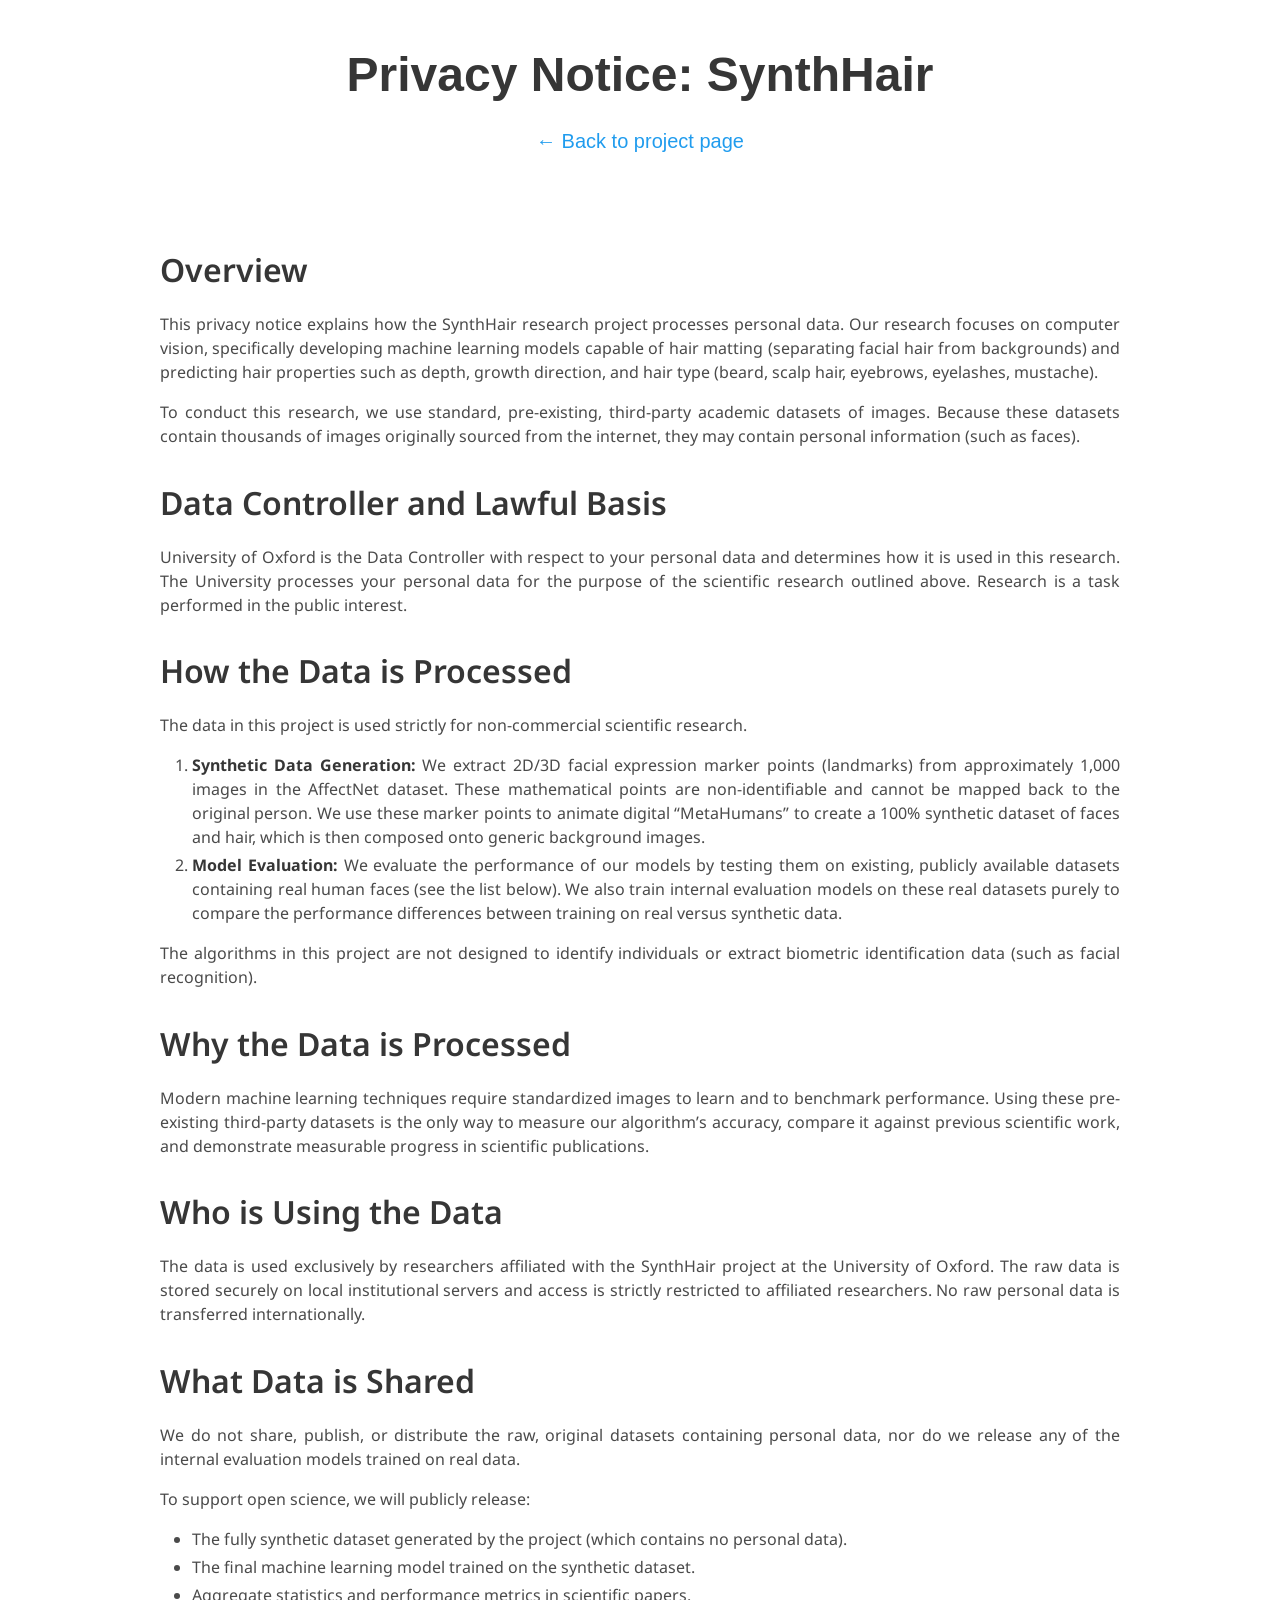
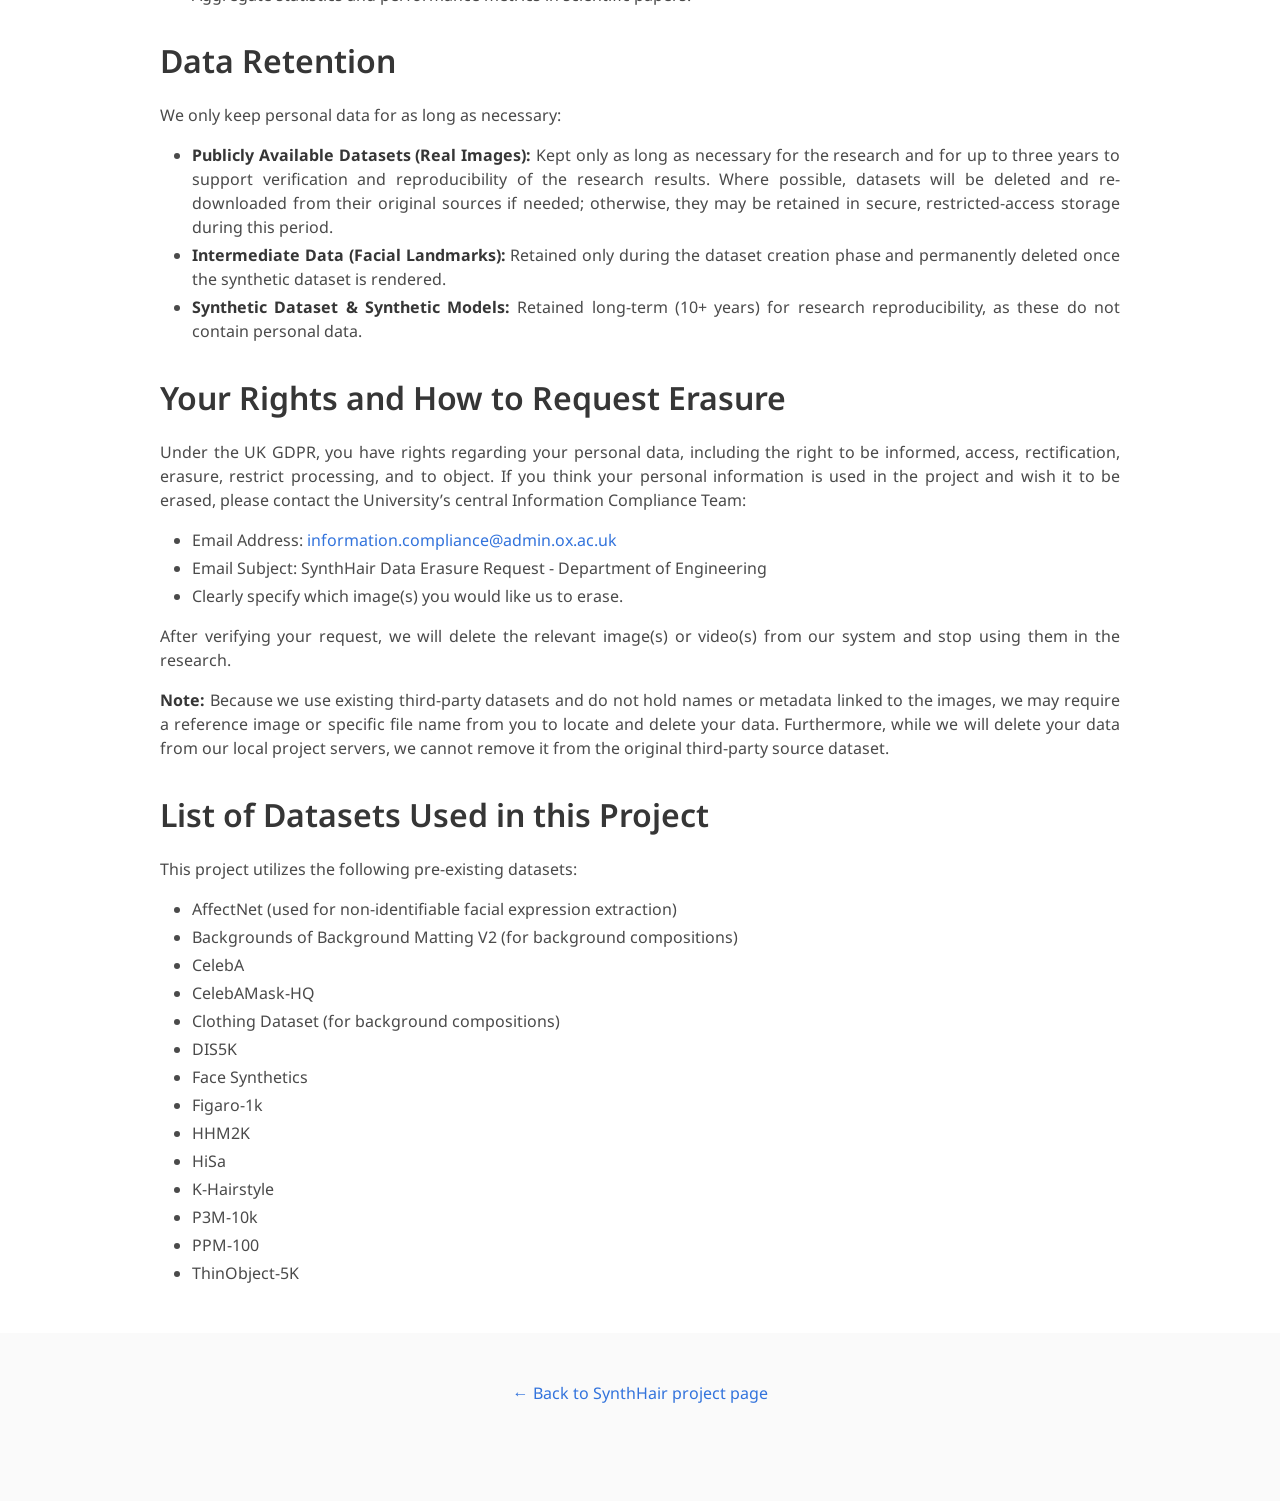
==== privacy.html @ 021d95e2 "Initial SynthHair project page with privacy notice." ====
<!DOCTYPE html>
<html>
<head>
  <meta charset="utf-8">
  <meta name="description" content="Privacy Notice for the SynthHair research project.">
  <meta name="viewport" content="width=device-width, initial-scale=1">
  <title>Privacy Notice: SynthHair</title>

  <link href="https://fonts.googleapis.com/css?family=Google+Sans|Noto+Sans|Castoro"
        rel="stylesheet">

  <link rel="stylesheet" href="./static/css/bulma.min.css">
  <link rel="stylesheet" href="./static/css/fontawesome.all.min.css">
  <link rel="stylesheet" href="./static/css/index.css">

  <script defer src="./static/js/fontawesome.all.min.js"></script>
</head>
<body>

<section class="hero">
  <div class="hero-body">
    <div class="container is-max-desktop">
      <div class="columns is-centered">
        <div class="column has-text-centered">
          <h1 class="title is-1 publication-title">Privacy Notice: SynthHair</h1>
          <div class="is-size-5 publication-authors">
            <span class="author-block">
              <a href="./index.html">← Back to project page</a>
            </span>
          </div>
        </div>
      </div>
    </div>
  </div>
</section>

<section class="section">
  <div class="container is-max-desktop">
    <div class="content has-text-justified">

      <h2 class="title is-3">Overview</h2>
      <p>
        This privacy notice explains how the SynthHair research project processes personal
        data. Our research focuses on computer vision, specifically developing machine
        learning models capable of hair matting (separating facial hair from backgrounds)
        and predicting hair properties such as depth, growth direction, and hair type
        (beard, scalp hair, eyebrows, eyelashes, mustache).
      </p>
      <p>
        To conduct this research, we use standard, pre-existing, third-party academic
        datasets of images. Because these datasets contain thousands of images originally
        sourced from the internet, they may contain personal information (such as faces).
      </p>

      <h2 class="title is-3">Data Controller and Lawful Basis</h2>
      <p>
        University of Oxford is the Data Controller with respect to your personal data and
        determines how it is used in this research. The University processes your personal
        data for the purpose of the scientific research outlined above. Research is a task
        performed in the public interest.
      </p>

      <h2 class="title is-3">How the Data is Processed</h2>
      <p>
        The data in this project is used strictly for non-commercial scientific research.
      </p>
      <ol>
        <li>
          <strong>Synthetic Data Generation:</strong> We extract 2D/3D facial expression
          marker points (landmarks) from approximately 1,000 images in the AffectNet
          dataset. These mathematical points are non-identifiable and cannot be mapped back
          to the original person. We use these marker points to animate digital
          &ldquo;MetaHumans&rdquo; to create a 100% synthetic dataset of faces and hair,
          which is then composed onto generic background images.
        </li>
        <li>
          <strong>Model Evaluation:</strong> We evaluate the performance of our models by
          testing them on existing, publicly available datasets containing real human faces
          (see the list below). We also train internal evaluation models on these real
          datasets purely to compare the performance differences between training on real
          versus synthetic data.
        </li>
      </ol>
      <p>
        The algorithms in this project are not designed to identify individuals or extract
        biometric identification data (such as facial recognition).
      </p>

      <h2 class="title is-3">Why the Data is Processed</h2>
      <p>
        Modern machine learning techniques require standardized images to learn and to
        benchmark performance. Using these pre-existing third-party datasets is the only
        way to measure our algorithm&rsquo;s accuracy, compare it against previous scientific
        work, and demonstrate measurable progress in scientific publications.
      </p>

      <h2 class="title is-3">Who is Using the Data</h2>
      <p>
        The data is used exclusively by researchers affiliated with the SynthHair project at
        the University of Oxford. The raw data is stored securely on local institutional
        servers and access is strictly restricted to affiliated researchers. No raw personal
        data is transferred internationally.
      </p>

      <h2 class="title is-3">What Data is Shared</h2>
      <p>
        We do not share, publish, or distribute the raw, original datasets containing
        personal data, nor do we release any of the internal evaluation models trained on
        real data.
      </p>
      <p>To support open science, we will publicly release:</p>
      <ul>
        <li>The fully synthetic dataset generated by the project (which contains no personal data).</li>
        <li>The final machine learning model trained on the synthetic dataset.</li>
        <li>Aggregate statistics and performance metrics in scientific papers.</li>
      </ul>

      <h2 class="title is-3">Data Retention</h2>
      <p>We only keep personal data for as long as necessary:</p>
      <ul>
        <li>
          <strong>Publicly Available Datasets (Real Images):</strong> Kept only as long as
          necessary for the research and for up to three years to support verification and
          reproducibility of the research results. Where possible, datasets will be deleted
          and re-downloaded from their original sources if needed; otherwise, they may be
          retained in secure, restricted-access storage during this period.
        </li>
        <li>
          <strong>Intermediate Data (Facial Landmarks):</strong> Retained only during the
          dataset creation phase and permanently deleted once the synthetic dataset is
          rendered.
        </li>
        <li>
          <strong>Synthetic Dataset &amp; Synthetic Models:</strong> Retained long-term
          (10+ years) for research reproducibility, as these do not contain personal data.
        </li>
      </ul>

      <h2 class="title is-3">Your Rights and How to Request Erasure</h2>
      <p>
        Under the UK GDPR, you have rights regarding your personal data, including the right
        to be informed, access, rectification, erasure, restrict processing, and to object.
        If you think your personal information is used in the project and wish it to be
        erased, please contact the University&rsquo;s central Information Compliance Team:
      </p>
      <ul>
        <li>Email Address: <a href="mailto:information.compliance@admin.ox.ac.uk">information.compliance@admin.ox.ac.uk</a></li>
        <li>Email Subject: SynthHair Data Erasure Request - Department of Engineering</li>
        <li>Clearly specify which image(s) you would like us to erase.</li>
      </ul>
      <p>
        After verifying your request, we will delete the relevant image(s) or video(s) from
        our system and stop using them in the research.
      </p>
      <p>
        <strong>Note:</strong> Because we use existing third-party datasets and do not hold
        names or metadata linked to the images, we may require a reference image or specific
        file name from you to locate and delete your data. Furthermore, while we will delete
        your data from our local project servers, we cannot remove it from the original
        third-party source dataset.
      </p>

      <h2 class="title is-3">List of Datasets Used in this Project</h2>
      <p>This project utilizes the following pre-existing datasets:</p>
      <ul>
        <li>AffectNet (used for non-identifiable facial expression extraction)</li>
        <li>Backgrounds of Background Matting V2 (for background compositions)</li>
        <li>CelebA</li>
        <li>CelebAMask-HQ</li>
        <li>Clothing Dataset (for background compositions)</li>
        <li>DIS5K</li>
        <li>Face Synthetics</li>
        <li>Figaro-1k</li>
        <li>HHM2K</li>
        <li>HiSa</li>
        <li>K-Hairstyle</li>
        <li>P3M-10k</li>
        <li>PPM-100</li>
        <li>ThinObject-5K</li>
      </ul>

    </div>
  </div>
</section>

<footer class="footer">
  <div class="container">
    <div class="columns is-centered">
      <div class="column is-8">
        <div class="content has-text-centered">
          <p>
            <a href="./index.html">← Back to SynthHair project page</a>
          </p>
        </div>
      </div>
    </div>
  </div>
</footer>

</body>
</html>
---- static/css/index.css ----
body {
  font-family: 'Noto Sans', sans-serif;
}


.footer .icon-link {
    font-size: 25px;
    color: #000;
}

.link-block a {
    margin-top: 5px;
    margin-bottom: 5px;
}

.dnerf {
  font-variant: small-caps;
}


.teaser .hero-body {
  padding-top: 0;
  padding-bottom: 3rem;
}

.teaser {
  font-family: 'Google Sans', sans-serif;
}


.publication-title {
}

.publication-banner {
  max-height: parent;

}

.publication-banner video {
  position: relative;
  left: auto;
  top: auto;
  transform: none;
  object-fit: fit;
}

.publication-header .hero-body {
}

.publication-title {
    font-family: 'Google Sans', sans-serif;
}

.publication-authors {
    font-family: 'Google Sans', sans-serif;
}

.publication-venue {
    color: #555;
    width: fit-content;
    font-weight: bold;
}

.publication-awards {
    color: #ff3860;
    width: fit-content;
    font-weight: bolder;
}

.publication-authors {
}

.publication-authors a {
   color: hsl(204, 86%, 53%) !important;
}

.publication-authors a:hover {
    text-decoration: underline;
}

.author-block {
  display: inline-block;
}

.publication-banner img {
}

.publication-authors {
  /*color: #4286f4;*/
}

.publication-video {
    position: relative;
    width: 100%;
    height: 0;
    padding-bottom: 56.25%;

    overflow: hidden;
    border-radius: 10px !important;
}

.publication-video iframe {
    position: absolute;
    top: 0;
    left: 0;
    width: 100%;
    height: 100%;
}

.publication-body img {
}

.results-carousel {
  overflow: hidden;
}

.results-carousel .item {
  margin: 5px;
  overflow: hidden;
  border: 1px solid #bbb;
  border-radius: 10px;
  padding: 0;
  font-size: 0;
}

.results-carousel video {
  margin: 0;
}


.interpolation-panel {
  background: #f5f5f5;
  border-radius: 10px;
}

.interpolation-panel .interpolation-image {
  width: 100%;
  border-radius: 5px;
}

.interpolation-video-column {
}

.interpolation-panel .slider {
  margin: 0 !important;
}

.interpolation-panel .slider {
  margin: 0 !important;
}

#interpolation-image-wrapper {
  width: 100%;
}
#interpolation-image-wrapper img {
  border-radius: 5px;
}
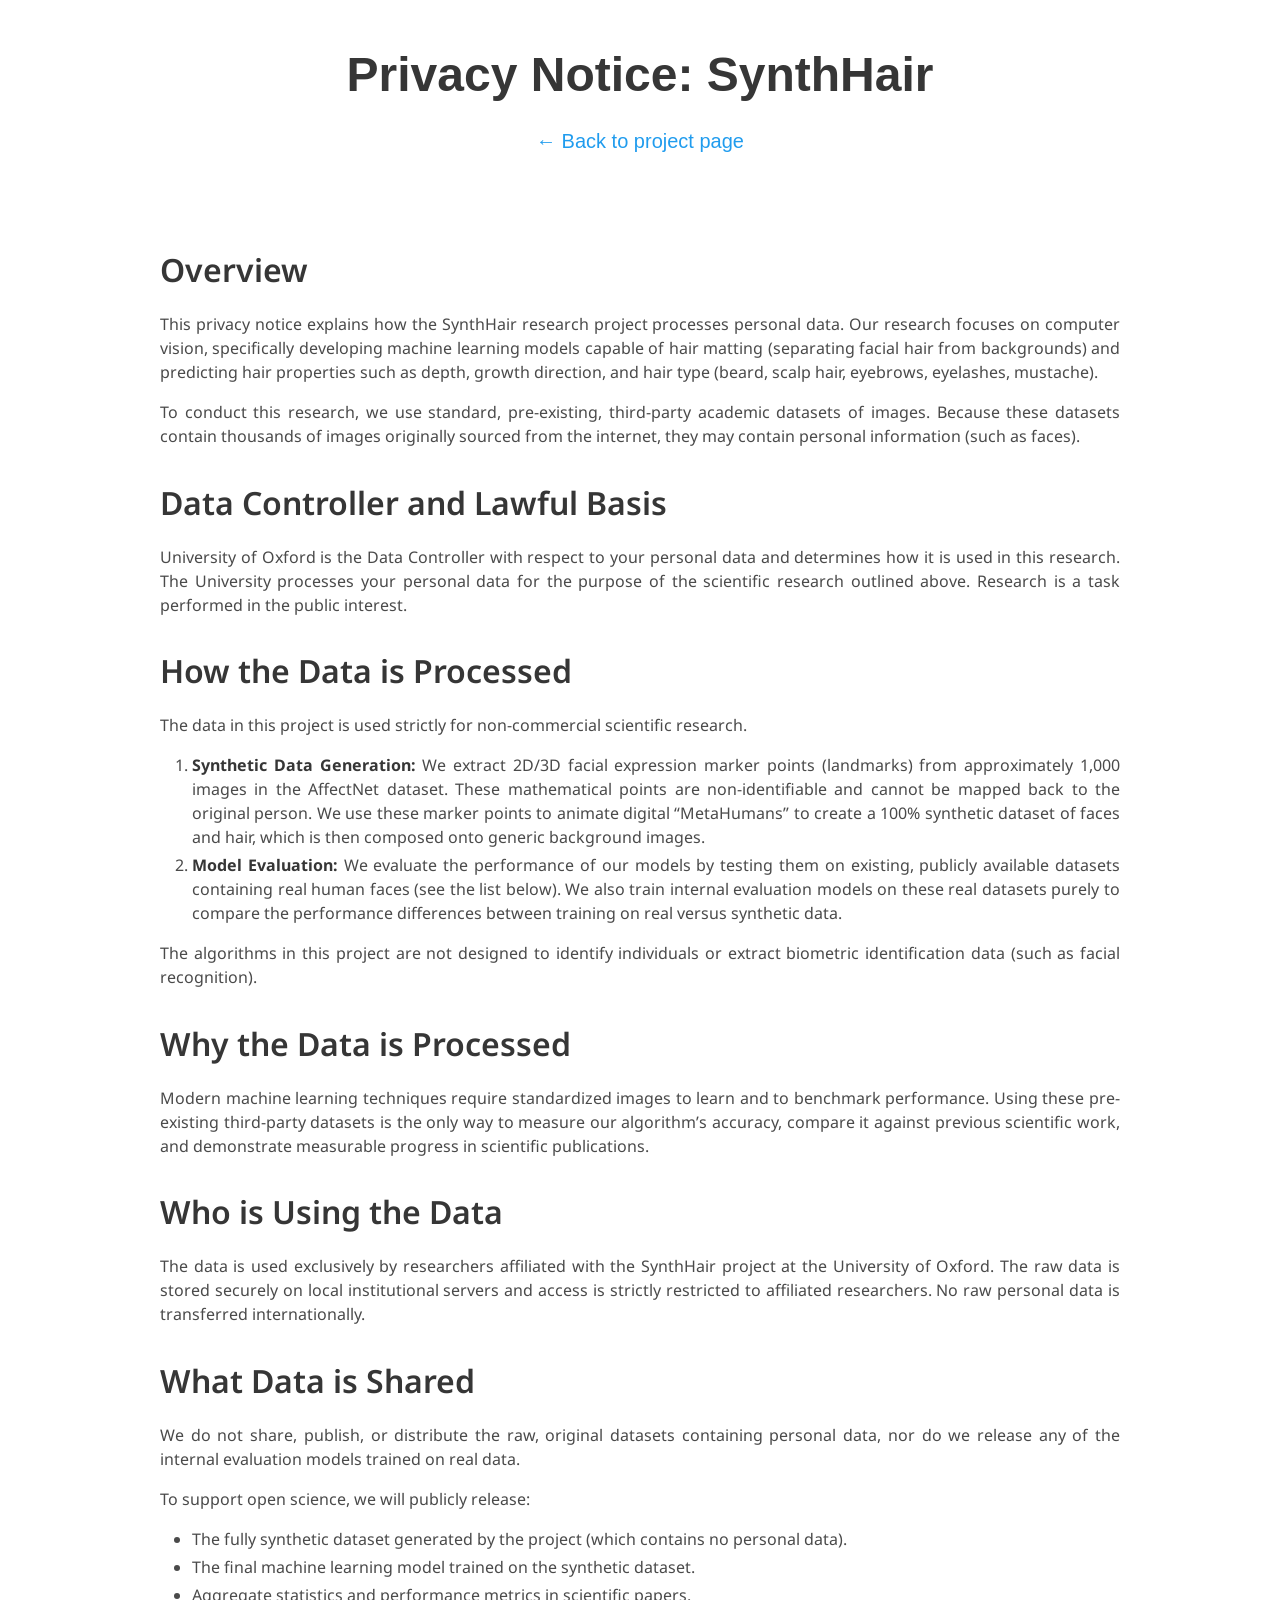
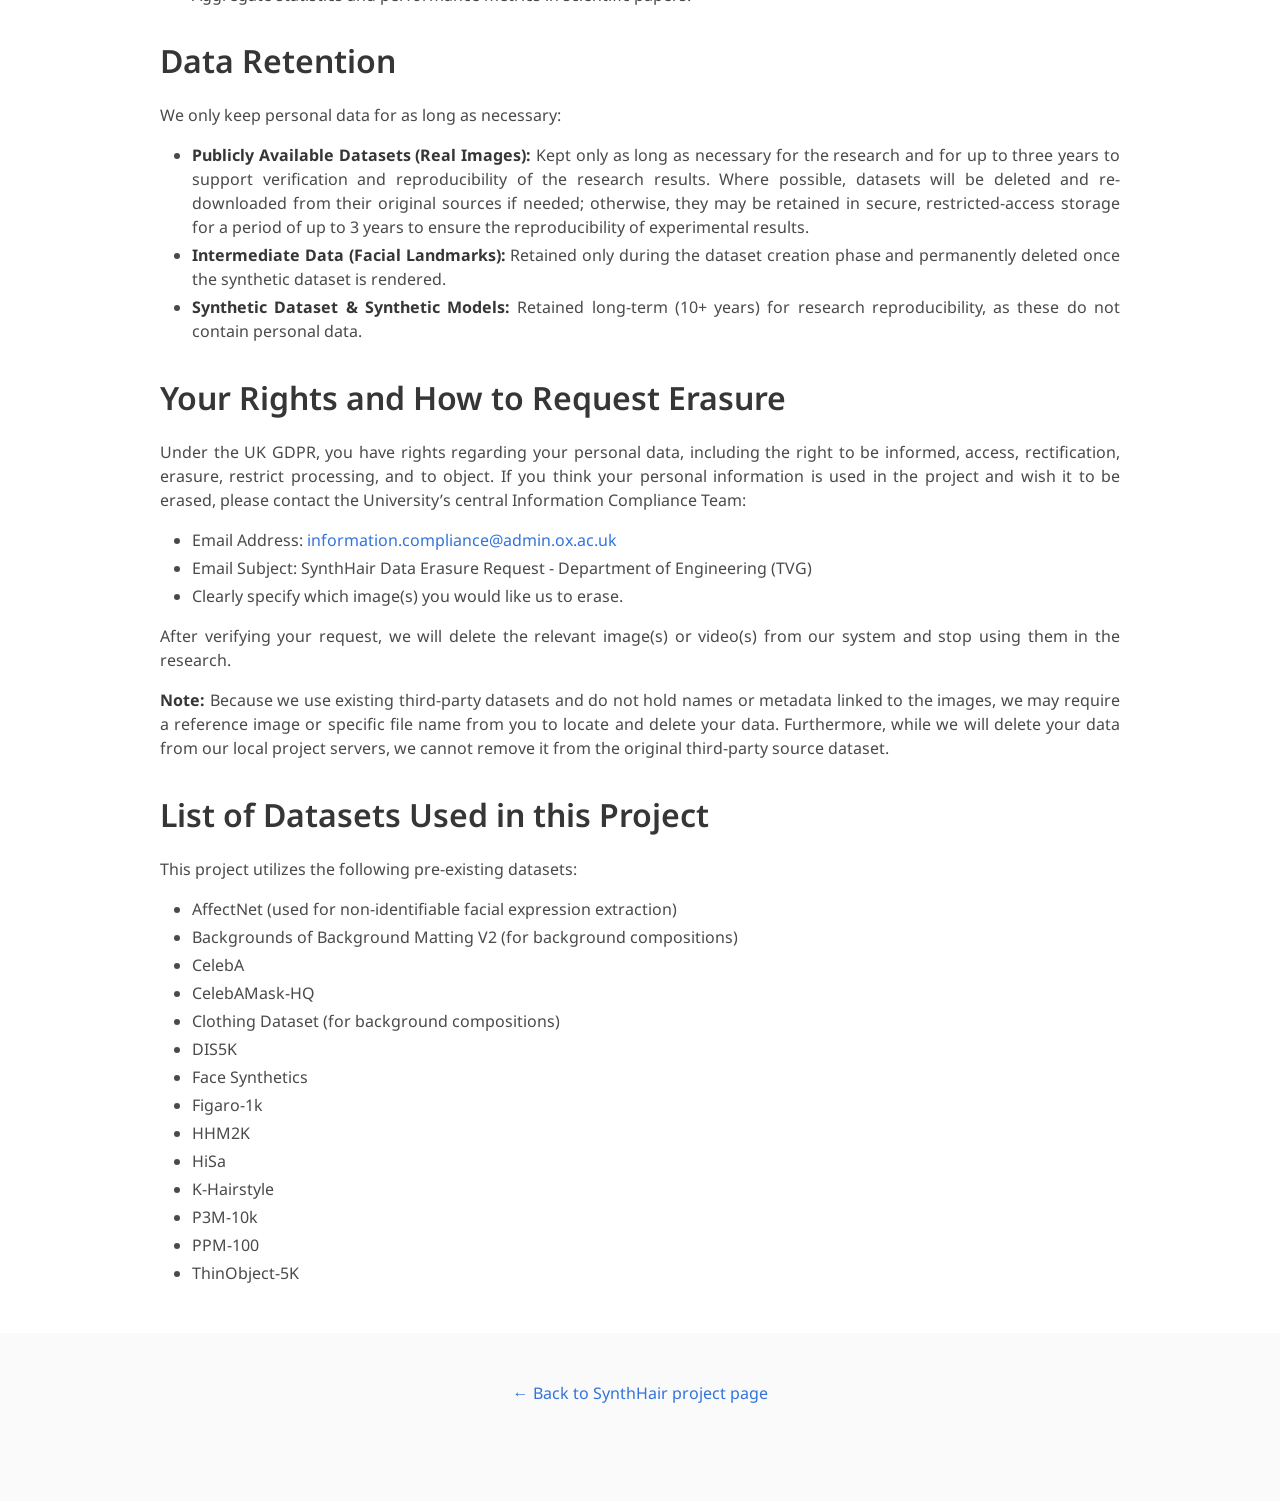
==== commit 6d312bc9: "Update privacy notice email subject and retention wording." ====
--- a/privacy.html
+++ b/privacy.html
@@ -123,7 +123,8 @@
           necessary for the research and for up to three years to support verification and
           reproducibility of the research results. Where possible, datasets will be deleted
           and re-downloaded from their original sources if needed; otherwise, they may be
-          retained in secure, restricted-access storage during this period.
+          retained in secure, restricted-access storage for a period of up to 3 years to
+          ensure the reproducibility of experimental results.
         </li>
         <li>
           <strong>Intermediate Data (Facial Landmarks):</strong> Retained only during the
@@ -145,7 +146,7 @@
       </p>
       <ul>
         <li>Email Address: <a href="mailto:information.compliance@admin.ox.ac.uk">information.compliance@admin.ox.ac.uk</a></li>
-        <li>Email Subject: SynthHair Data Erasure Request - Department of Engineering</li>
+        <li>Email Subject: SynthHair Data Erasure Request - Department of Engineering (TVG)</li>
         <li>Clearly specify which image(s) you would like us to erase.</li>
       </ul>
       <p>
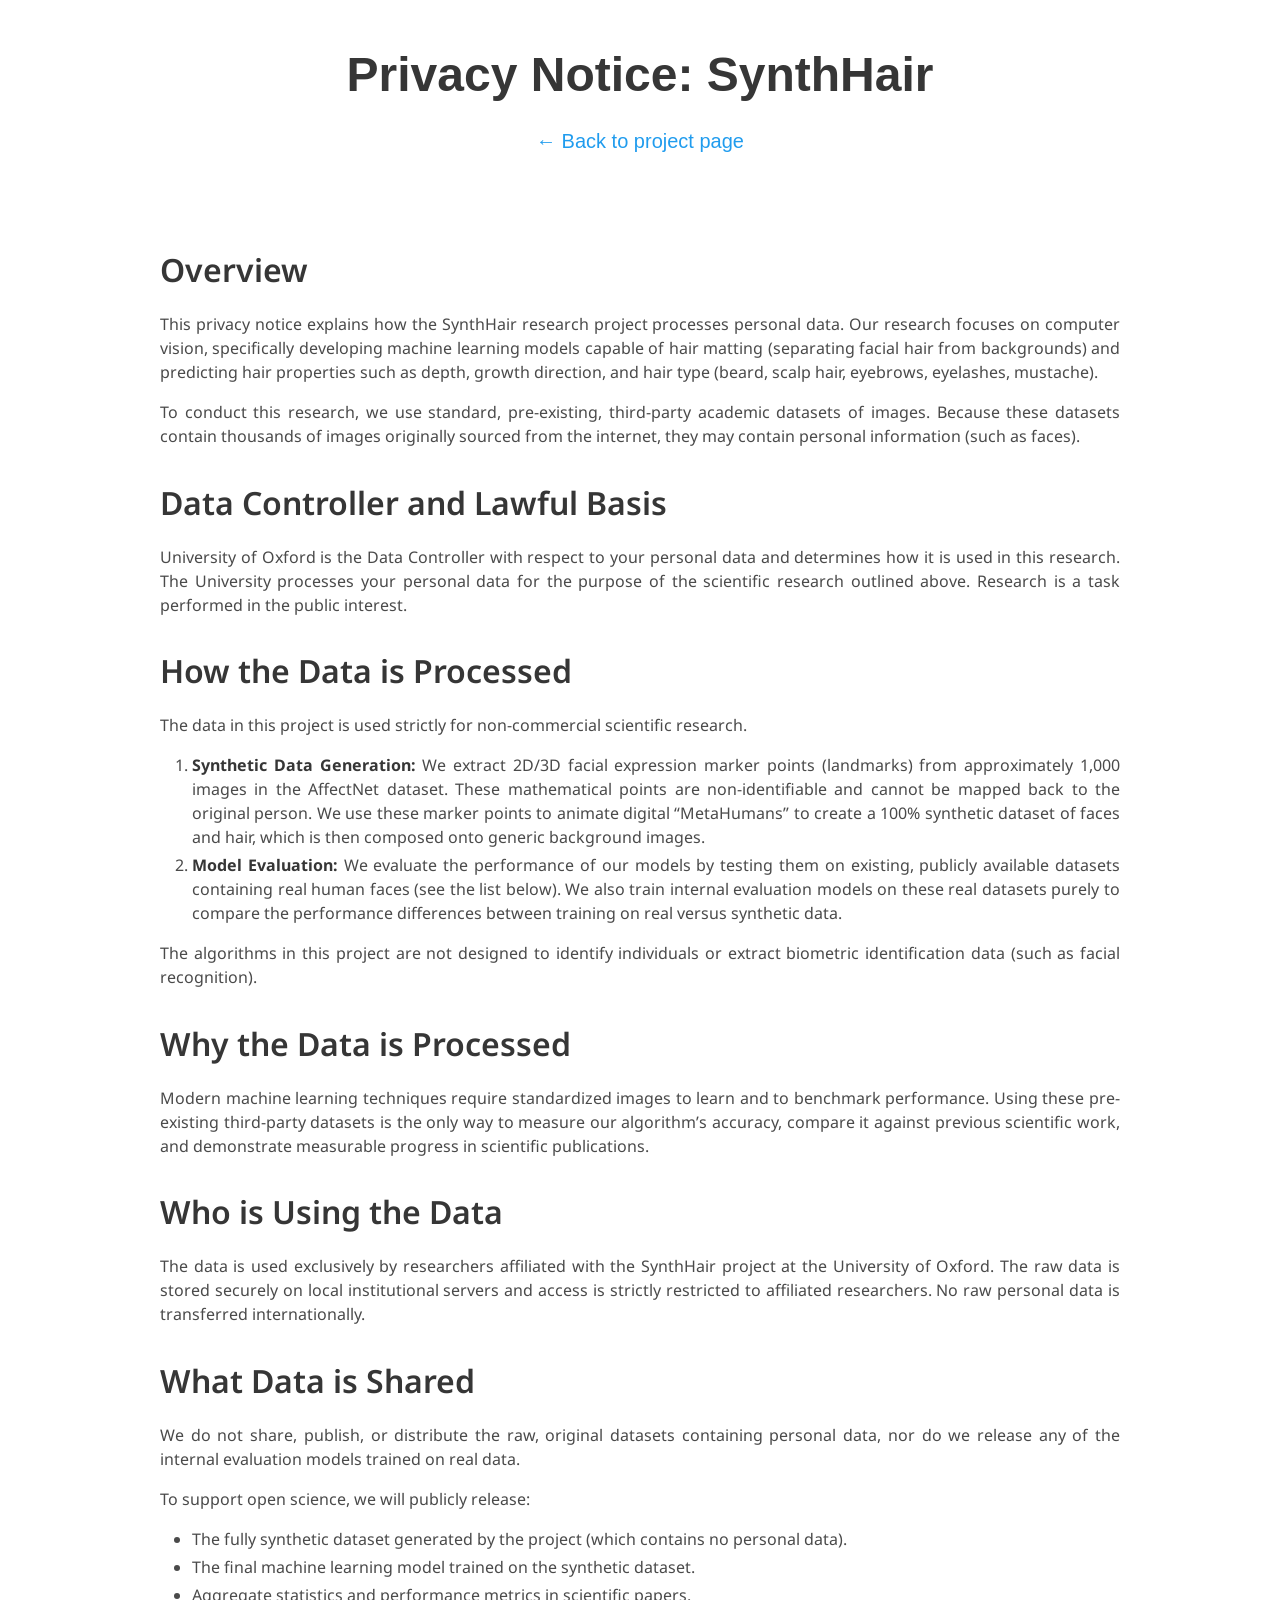
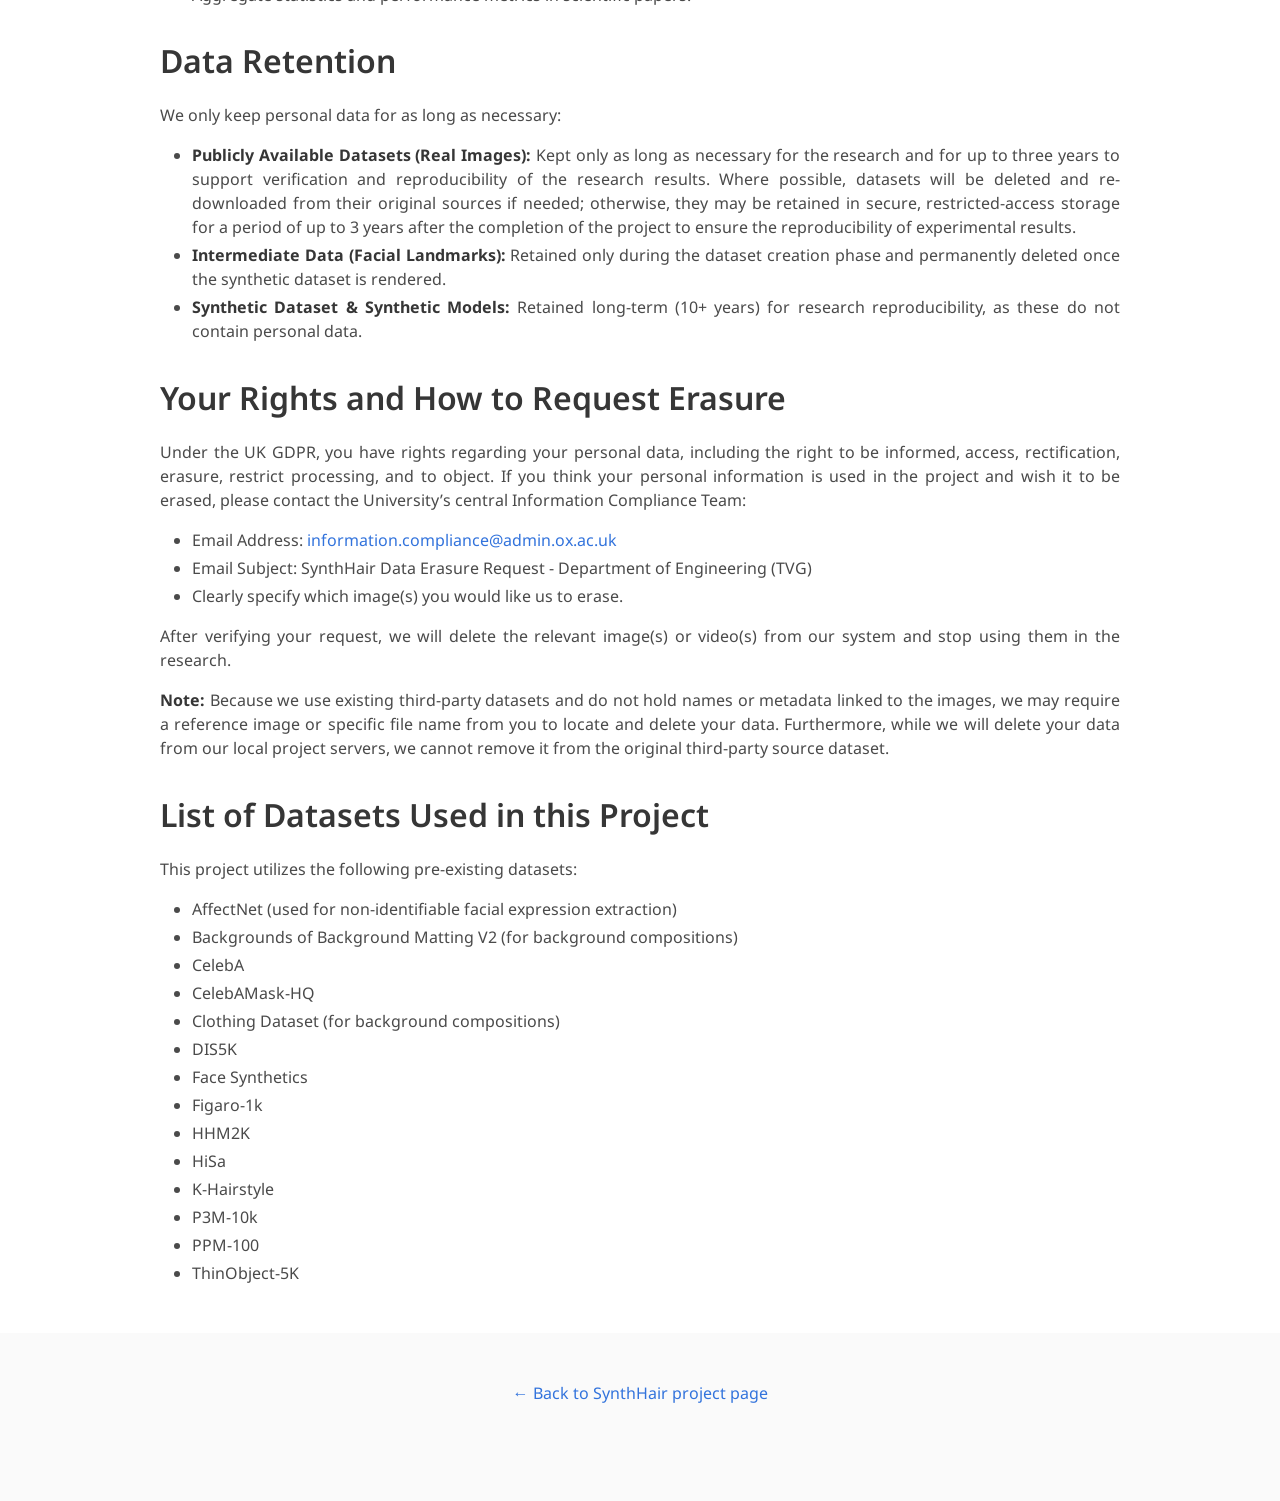
==== commit 404a5a44: "Clarify retention period starts after project completion." ====
--- a/privacy.html
+++ b/privacy.html
@@ -123,8 +123,9 @@
           necessary for the research and for up to three years to support verification and
           reproducibility of the research results. Where possible, datasets will be deleted
           and re-downloaded from their original sources if needed; otherwise, they may be
-          retained in secure, restricted-access storage for a period of up to 3 years to
-          ensure the reproducibility of experimental results.
+          retained in secure, restricted-access storage for a period of up to 3 years after
+          the completion of the project to ensure the reproducibility of experimental
+          results.
         </li>
         <li>
           <strong>Intermediate Data (Facial Landmarks):</strong> Retained only during the
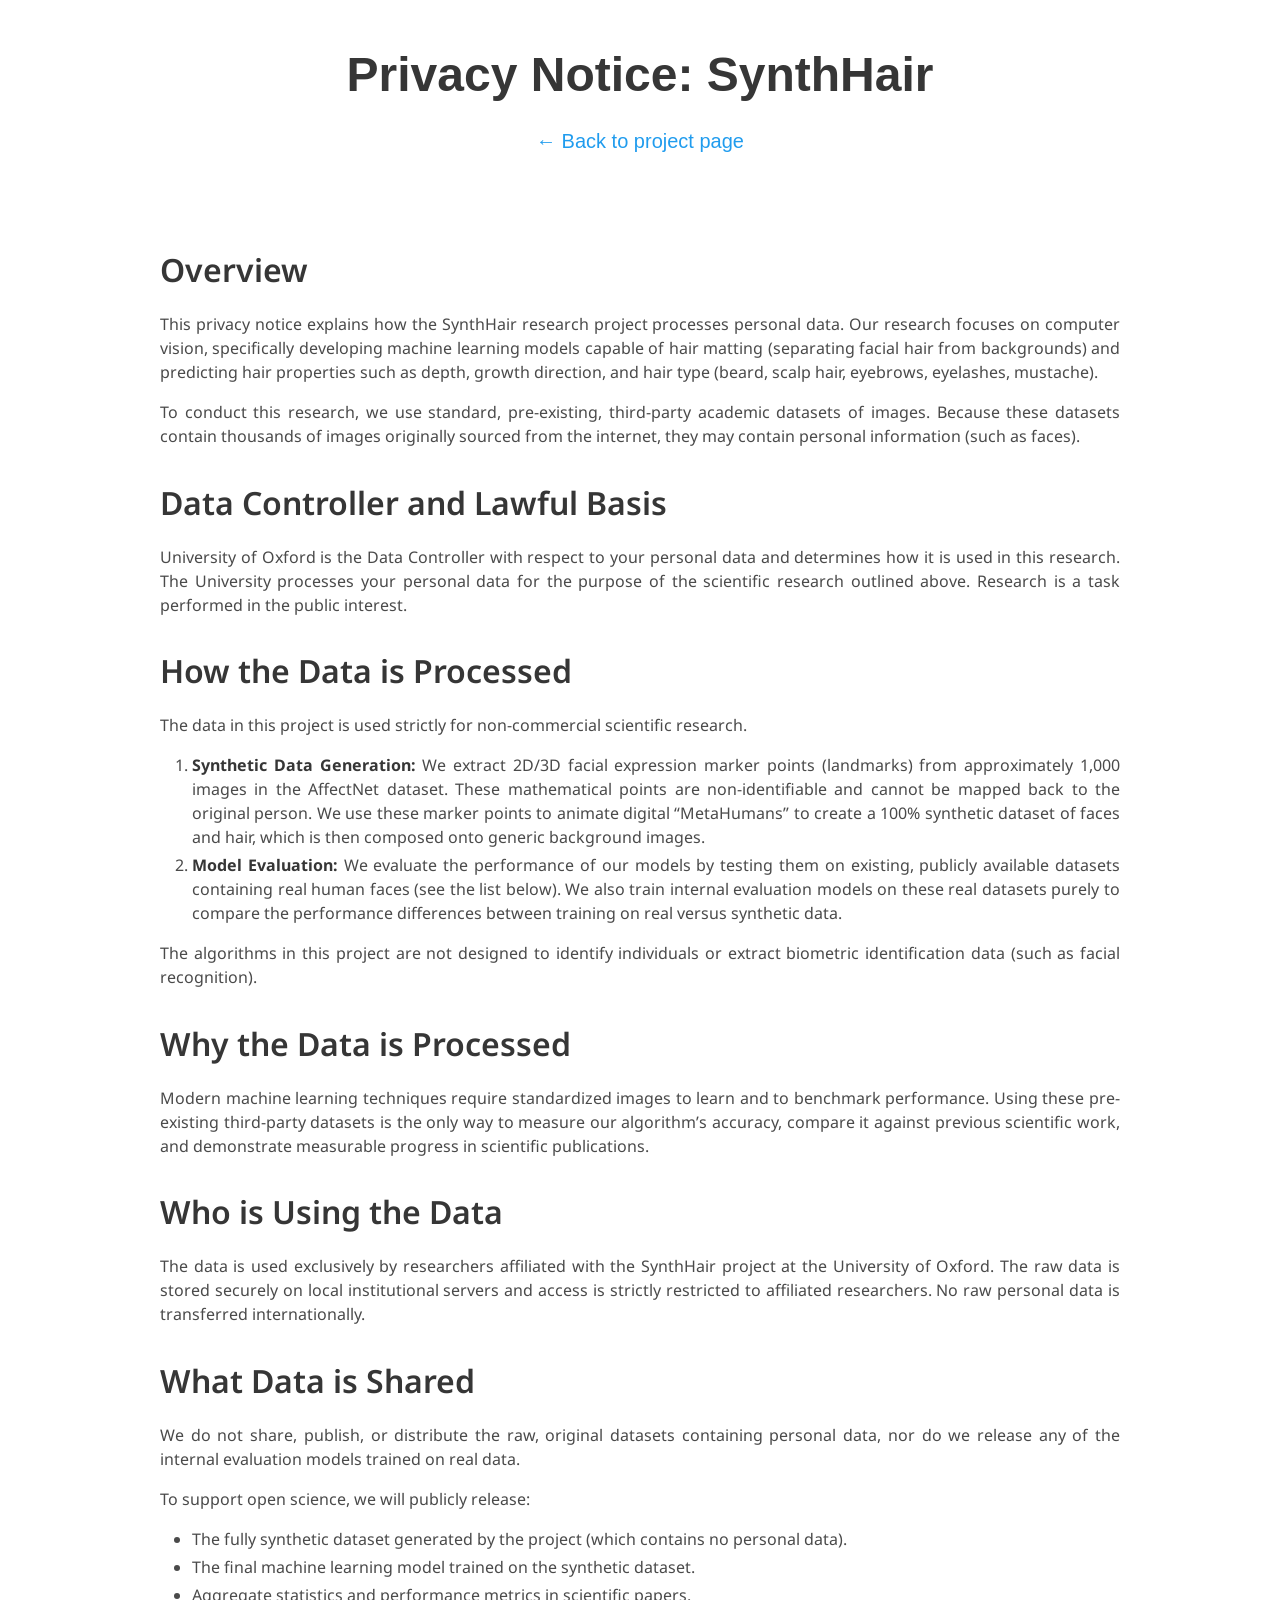
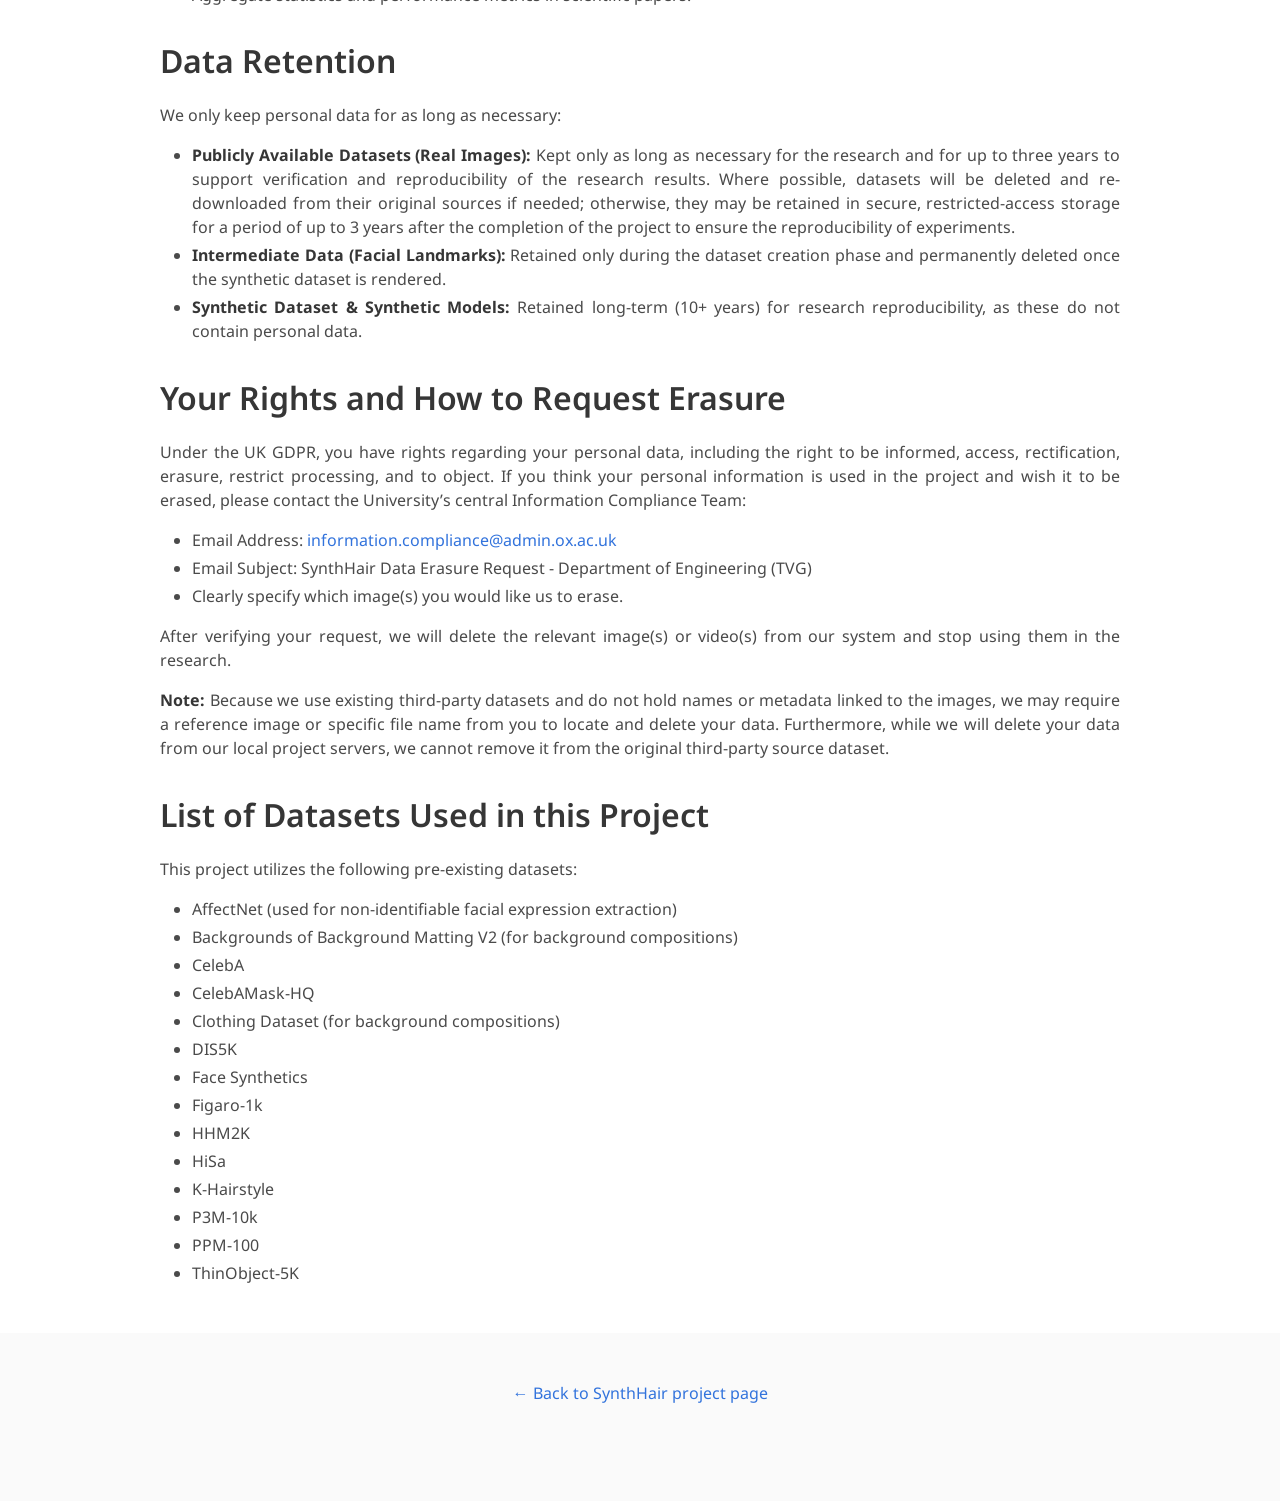
==== commit f2bc6d74: "Say reproducibility of experiments in retention wording." ====
--- a/privacy.html
+++ b/privacy.html
@@ -124,8 +124,7 @@
           reproducibility of the research results. Where possible, datasets will be deleted
           and re-downloaded from their original sources if needed; otherwise, they may be
           retained in secure, restricted-access storage for a period of up to 3 years after
-          the completion of the project to ensure the reproducibility of experimental
-          results.
+          the completion of the project to ensure the reproducibility of experiments.
         </li>
         <li>
           <strong>Intermediate Data (Facial Landmarks):</strong> Retained only during the
